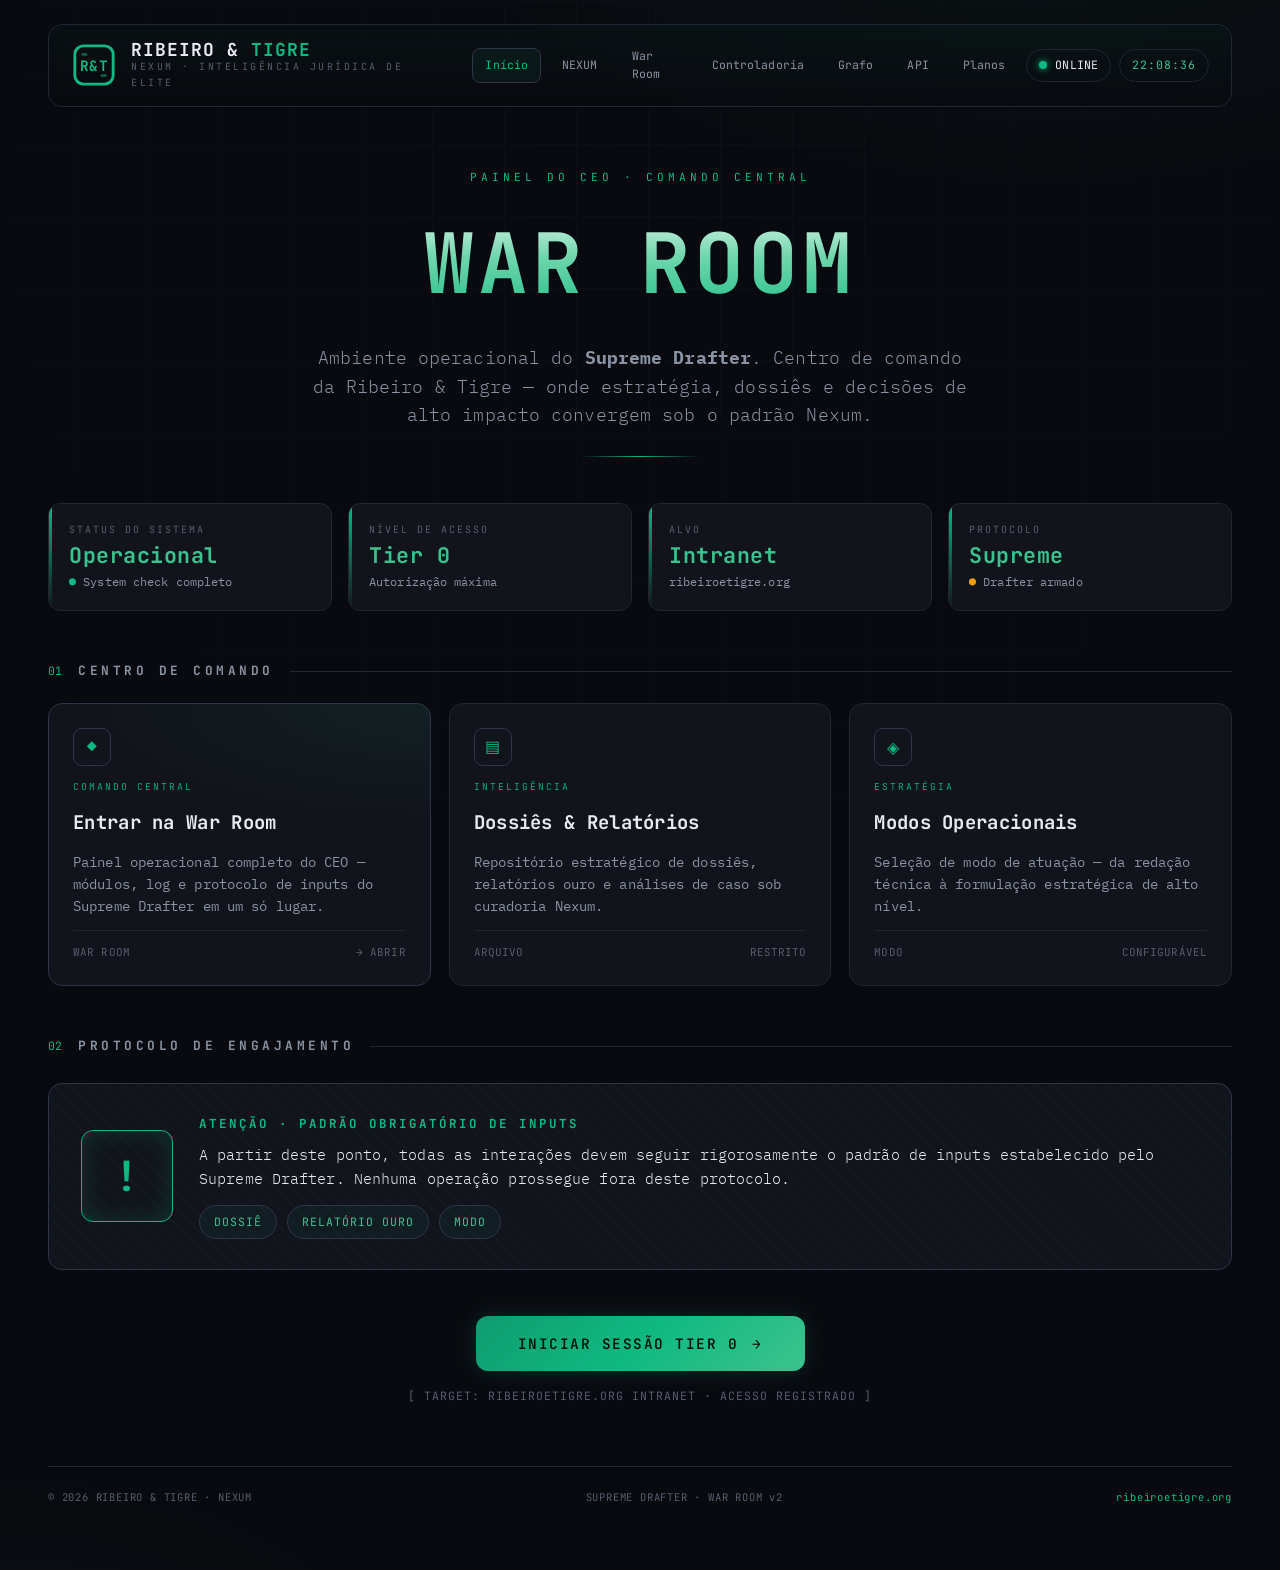
==== index.html @ f665a423 "Site institucional NEXUM by Tigre Arquivos estáticos do site, sem código da engine e sem dados de pr" ====
<!DOCTYPE html>
<html lang="pt-BR">
<head>
    <meta charset="UTF-8">
    <meta name="viewport" content="width=device-width, initial-scale=1.0">
    <title>War Room · Painel do CEO | Ribeiro &amp; Tigre — Nexum</title>
    <meta name="description" content="War Room — Painel operacional do CEO. Ribeiro & Tigre · Nexum. Protocolo Supreme Drafter.">
    <meta name="theme-color" content="#090A0F">
    <meta property="og:title" content="War Room · Ribeiro & Tigre — Nexum">
    <meta property="og:description" content="Centro de comando do Supreme Drafter. Inteligência jurídica de elite sob o padrão Nexum.">
    <meta property="og:type" content="website">
    <meta property="og:url" content="https://war.ribeiroetigre.org/">
    <link rel="canonical" href="https://war.ribeiroetigre.org/">
    <link rel="icon" href="data:image/svg+xml,%3Csvg%20xmlns='http://www.w3.org/2000/svg'%20viewBox='0%200%2048%2048'%3E%3Crect%20width='48'%20height='48'%20rx='10'%20fill='%23090A0F'/%3E%3Ctext%20x='24'%20y='32'%20font-family='Georgia,serif'%20font-size='18'%20font-weight='700'%20fill='%2310B981'%20text-anchor='middle'%3ER%26T%3C/text%3E%3C/svg%3E">
    <link rel="preconnect" href="https://fonts.googleapis.com">
    <link rel="preconnect" href="https://fonts.gstatic.com" crossorigin>
    <link href="https://fonts.googleapis.com/css2?family=JetBrains+Mono:wght@400;500;700&family=IBM+Plex+Mono:wght@300;400;500;600&family=Fira+Code:wght@400;500&display=swap" rel="stylesheet">
    <link rel="stylesheet" href="assets/styles.css">
    <style>
        .hero { margin-top: 44px; text-align: center; padding: 18px 0 8px; }
        .hero h1 { font-size: clamp(2.8rem, 7vw, 5.2rem); letter-spacing: 4px; margin: 10px 0 6px; }
        .hero .tagline { font-weight: 300; font-size: clamp(0.95rem, 2vw, 1.12rem); color: var(--text-dim); max-width: 660px; margin: 14px auto 0; }
        .status-strip { margin-top: 38px; }
        .grid { display: grid; grid-template-columns: repeat(3, 1fr); gap: 18px; }
        @media (max-width: 920px) { .grid { grid-template-columns: 1fr; } }
        /* Protocol */
        .protocol { margin-top: 26px; border: 1px solid var(--line-strong); border-radius: var(--radius); padding: 30px 32px;
            background: repeating-linear-gradient(45deg, rgba(16,185,129,0.03) 0, rgba(16,185,129,0.03) 2px, transparent 2px, transparent 12px), var(--bg-elev);
            display: grid; grid-template-columns: auto 1fr; gap: 26px; align-items: center; }
        .protocol .badge { font-family: var(--serif); font-size: 2.6rem; font-weight: 700; color: var(--gold); border: 1.5px solid var(--gold); border-radius: 12px; width: 92px; height: 92px; display: grid; place-items: center; box-shadow: inset 0 0 24px rgba(16,185,129,0.2); }
        .protocol h3 { font-family: var(--mono); font-size: 0.78rem; letter-spacing: 3px; text-transform: uppercase; color: var(--gold); margin-bottom: 8px; }
        .protocol p { color: var(--text); font-weight: 300; font-size: 0.96rem; }
        .protocol .inputs { margin-top: 14px; display: flex; flex-wrap: wrap; gap: 10px; }
        .protocol .chip { font-family: var(--mono); font-size: 0.72rem; letter-spacing: 1px; padding: 7px 14px; border: 1px solid var(--line-strong); border-radius: 999px; color: var(--gold-soft); background: rgba(16,185,129,0.05); }
        @media (max-width: 920px) { .protocol { grid-template-columns: 1fr; text-align: center; justify-items: center; } }
        .cta-wrap { margin-top: 46px; text-align: center; }
        .cta-note { margin-top: 16px; font-family: var(--mono); font-size: 0.72rem; letter-spacing: 1px; color: var(--text-faint); }
    </style>
</head>
<body>
    <div class="shell">

        <!-- TOP BAR -->
        <header class="topbar reveal">
            <a class="brand" href="index.html" style="text-decoration:none;color:inherit;">
                <svg class="crest" viewBox="0 0 48 48" role="img" aria-label="Brasão Ribeiro & Tigre">
                    <rect class="frame" x="4" y="4" width="40" height="40" rx="9"/>
                    <line class="stripe" x1="11" y1="13" x2="17" y2="13"/>
                    <line class="stripe" x1="31" y1="35" x2="37" y2="35"/>
                    <text class="mono" x="24" y="30" font-size="15" text-anchor="middle">R&amp;T</text>
                </svg>
                <div>
                    <div class="brand-name">RIBEIRO &amp; <b>TIGRE</b></div>
                    <div class="brand-sub">Nexum · Inteligência Jurídica de Elite</div>
                </div>
            </a>
            <nav class="nav" aria-label="Navegação principal">
                <a href="index.html" class="active">Início</a>
                <a href="nexum.html">NEXUM</a>
                <a href="war-room.html">War Room</a>
                <a href="controladoria.html">Controladoria</a>
                <a href="grafo.html">Grafo</a>
                <a href="api.html">API</a>
                <a href="planos.html">Planos</a>
                <span class="pill hide-sm"><span class="dot"></span> ONLINE</span>
                <span id="clock" class="pill">--:--:--</span>
            </nav>
        </header>

        <!-- HERO -->
        <section class="hero">
            <div class="eyebrow reveal d1">Painel do CEO · Comando Central</div>
            <h1 class="gold-title reveal d1">War Room</h1>
            <p class="tagline reveal d2">
                Ambiente operacional do <strong>Supreme Drafter</strong>. Centro de comando da Ribeiro &amp; Tigre — onde estratégia, dossiês e decisões de alto impacto convergem sob o padrão Nexum.
            </p>
            <div class="rule reveal d2"></div>
        </section>

        <!-- STATUS STRIP -->
        <section class="status-strip reveal d3" aria-label="Status operacional">
            <div class="stat">
                <div class="label">Status do Sistema</div>
                <div class="value">Operacional</div>
                <div class="sub"><b class="ok">●</b> System check completo</div>
            </div>
            <div class="stat">
                <div class="label">Nível de Acesso</div>
                <div class="value">Tier 0</div>
                <div class="sub">Autorização máxima</div>
            </div>
            <div class="stat">
                <div class="label">Alvo</div>
                <div class="value">Intranet</div>
                <div class="sub">ribeiroetigre.org</div>
            </div>
            <div class="stat">
                <div class="label">Protocolo</div>
                <div class="value">Supreme</div>
                <div class="sub"><b class="warn">●</b> Drafter armado</div>
            </div>
        </section>

        <!-- COMMAND CENTER -->
        <div class="section-head reveal">
            <span class="idx">01</span>
            <h2>Centro de Comando</h2>
            <span class="line"></span>
        </div>

        <section class="grid">
            <a class="card featured reveal" href="war-room.html">
                <div class="ico">◆</div>
                <span class="tag">Comando Central</span>
                <h3>Entrar na War Room</h3>
                <p>Painel operacional completo do CEO — módulos, log e protocolo de inputs do Supreme Drafter em um só lugar.</p>
                <div class="meta"><span>WAR ROOM</span><span>→ ABRIR</span></div>
            </a>
            <article class="card reveal d1">
                <div class="ico">▤</div>
                <span class="tag">Inteligência</span>
                <h3>Dossiês &amp; Relatórios</h3>
                <p>Repositório estratégico de dossiês, relatórios ouro e análises de caso sob curadoria Nexum.</p>
                <div class="meta"><span>ARQUIVO</span><span>RESTRITO</span></div>
            </article>
            <article class="card reveal d2">
                <div class="ico">◈</div>
                <span class="tag">Estratégia</span>
                <h3>Modos Operacionais</h3>
                <p>Seleção de modo de atuação — da redação técnica à formulação estratégica de alto nível.</p>
                <div class="meta"><span>MODO</span><span>CONFIGURÁVEL</span></div>
            </article>
        </section>

        <!-- PROTOCOL -->
        <div class="section-head reveal">
            <span class="idx">02</span>
            <h2>Protocolo de Engajamento</h2>
            <span class="line"></span>
        </div>

        <section class="protocol reveal">
            <div class="badge">!</div>
            <div>
                <h3>Atenção · Padrão Obrigatório de Inputs</h3>
                <p>A partir deste ponto, todas as interações devem seguir rigorosamente o padrão de inputs estabelecido pelo Supreme Drafter. Nenhuma operação prossegue fora deste protocolo.</p>
                <div class="inputs">
                    <span class="chip">DOSSIÊ</span>
                    <span class="chip">RELATÓRIO OURO</span>
                    <span class="chip">MODO</span>
                </div>
            </div>
        </section>

        <!-- CTA -->
        <div class="cta-wrap reveal">
            <a href="https://notebooklm.google.com/notebook/6a9d47db-b418-48f8-bcbc-8c688b940310" class="btn-iniciar">
                Iniciar Sessão Tier 0 <span class="arrow">→</span>
            </a>
            <div class="cta-note">[ TARGET: RIBEIROETIGRE.ORG INTRANET · ACESSO REGISTRADO ]</div>
        </div>

        <!-- FOOTER -->
        <footer>
            <span>© <span id="year">2026</span> RIBEIRO &amp; TIGRE · NEXUM</span>
            <span>SUPREME DRAFTER · WAR ROOM v2</span>
            <span><a href="https://www.ribeiroetigre.org/">ribeiroetigre.org</a></span>
        </footer>

    </div>

    <script src="assets/app.js"></script>
</body>
</html>
---- assets/styles.css ----
/* ============================================================
   RIBEIRO & TIGRE · NEXUM — Supreme Drafter
   Shared design system  ·  styles.css
   V18 · Paradigma do Design Científico (60-30-10 · Gestalt)
   ============================================================ */

:root {
    /* ---- 60% Dominante (fundo) ---- */
    --bg-deep: #050609;
    --bg:      #090A0F;          /* preto profundo de baixa reflectância */
    --bg-elev: #12141C;          /* containers */
    --bg-card: rgba(18, 20, 28, 0.72);

    /* ---- 30% Estrutural (containers e bordas) ---- */
    --line:        #222533;      /* divisórias */
    --line-strong: #303449;

    /* ---- 10% Accents (sinalizadores de precisão) ---- */
    --mint:    #10B981;          /* conformidade / validado */
    --amber:   #F59E0B;          /* prazos / staging */
    --crimson: #EF4444;          /* nulidades críticas */

    /* Compat: tokens antigos remapeados para a paleta V18 (accent = menta) */
    --gold:        #10B981;
    --gold-soft:   #3CC28E;
    --gold-bright: #6FD6AC;
    --gold-deep:   #0e9c6e;
    --gold-dim:    rgba(16, 185, 129, 0.12);
    --green:       #10B981;

    /* ---- Texto ---- */
    --text:       #E8ECF2;
    --text-dim:   #8A93A3;
    --text-faint: #555E6E;

    /* ---- Tipografia (mono · controle estrito de glifos) ---- */
    --serif: 'JetBrains Mono', 'IBM Plex Mono', monospace;   /* display */
    --sans:  'IBM Plex Mono', ui-monospace, 'JetBrains Mono', monospace;
    --mono:  'JetBrains Mono', 'Fira Code', monospace;

    /* ---- Tokens ---- */
    --radius:    14px;
    --radius-sm: 9px;
    --shadow:    0 18px 44px rgba(0,0,0,0.55);
    --ease:      cubic-bezier(0.22, 1, 0.36, 1);
}

* { box-sizing: border-box; margin: 0; padding: 0; }
html { scroll-behavior: smooth; }

body {
    background:
        radial-gradient(1100px 640px at 82% -12%, rgba(16,185,129,0.05), transparent 60%),
        radial-gradient(820px 540px at 0% 112%, rgba(16,185,129,0.03), transparent 55%),
        var(--bg);
    color: var(--text);
    font-family: var(--sans);
    min-height: 100vh;
    line-height: 1.6;
    font-size: 15px;
    -webkit-font-smoothing: antialiased;
    overflow-x: hidden;
    letter-spacing: 0.1px;
}

/* Grade estrutural sóbria (silêncio visual · reduz carga estranha) */
body::before {
    content: "";
    position: fixed; inset: 0;
    background-image:
        linear-gradient(var(--line) 1px, transparent 1px),
        linear-gradient(90deg, var(--line) 1px, transparent 1px);
    background-size: 72px 72px;
    opacity: 0.22;
    pointer-events: none; z-index: 0;
    mask-image: radial-gradient(circle at 50% 22%, #000 0%, transparent 86%);
}

.shell { position: relative; z-index: 2; max-width: 1240px; margin: 0 auto; padding: 24px 28px 64px; }

/* Selection / focus */
::selection { background: var(--gold-dim); color: var(--gold-bright); }
a:focus-visible, button:focus-visible {
    outline: 2px solid var(--mint);
    outline-offset: 3px;
    border-radius: 6px;
}

/* ---------- Logo / Crest ---------- */
.crest { width: 46px; height: 46px; display: block; flex-shrink: 0; }
.crest .frame { fill: none; stroke: var(--mint); stroke-width: 3; }
.crest .mono  { fill: var(--mint); font-family: var(--serif); font-weight: 700; }
.crest .stripe { stroke: var(--mint); stroke-width: 2.4; opacity: 0.55; }

/* ---------- Top Bar ---------- */
.topbar {
    display: flex; align-items: center; justify-content: space-between; gap: 24px;
    padding: 14px 22px;
    border: 1px solid var(--line); border-radius: var(--radius);
    background: linear-gradient(180deg, rgba(16,185,129,0.04), rgba(9,10,15,0.55));
    backdrop-filter: blur(8px);
}
.brand { display: flex; align-items: center; gap: 14px; }
.brand-name { font-family: var(--serif); font-size: 1.12rem; font-weight: 700; letter-spacing: 1px; line-height: 1.1; }
.brand-name b { color: var(--mint); font-weight: 700; }
.brand-sub { font-family: var(--mono); font-size: 0.62rem; letter-spacing: 2.5px; text-transform: uppercase; color: var(--text-faint); }

.topbar-meta { display: flex; align-items: center; gap: 14px; font-family: var(--mono); font-size: 0.72rem; color: var(--text-dim); }
.pill { display: inline-flex; align-items: center; gap: 8px; padding: 6px 12px; border: 1px solid var(--line); border-radius: 999px; }

/* Nav */
.nav { display: flex; align-items: center; gap: 8px; font-family: var(--mono); font-size: 0.72rem; }
.nav a { color: var(--text-dim); text-decoration: none; padding: 7px 12px; border-radius: 8px; border: 1px solid transparent; transition: .2s var(--ease); }
.nav a:hover { color: var(--mint); border-color: var(--line); }
.nav a.active { color: var(--mint); border-color: var(--line-strong); background: rgba(16,185,129,0.06); }

.dot { width: 8px; height: 8px; border-radius: 50%; background: var(--mint); box-shadow: 0 0 7px var(--mint); animation: pulse 2.2s ease-in-out infinite; display: inline-block; }
@keyframes pulse { 0%,100%{opacity:1} 50%{opacity:.35} }
#clock { color: var(--gold-soft); letter-spacing: 1px; }

/* ---------- Headings ---------- */
.eyebrow { font-family: var(--mono); font-size: 0.7rem; letter-spacing: 4px; text-transform: uppercase; color: var(--mint); opacity: 0.9; }
.gold-title {
    font-family: var(--serif); font-weight: 700; text-transform: uppercase; letter-spacing: 1px;
    background: linear-gradient(180deg, #fff 0%, var(--gold-bright) 45%, var(--mint) 100%);
    -webkit-background-clip: text; background-clip: text; -webkit-text-fill-color: transparent;
}
.rule { width: 120px; height: 1px; margin: 26px auto 0; background: linear-gradient(90deg, transparent, var(--mint), transparent); }

.section-head { margin: 50px 0 22px; display: flex; align-items: center; gap: 16px; }
.section-head h2 { font-family: var(--mono); font-size: 0.8rem; letter-spacing: 3.5px; text-transform: uppercase; color: var(--text-dim); white-space: nowrap; }
.section-head .line { flex: 1; height: 1px; background: var(--line); }
.section-head .idx { font-family: var(--mono); font-size: 0.72rem; color: var(--mint); }

/* ---------- Status strip ---------- */
.status-strip { display: grid; grid-template-columns: repeat(4, 1fr); gap: 16px; }
.stat { border: 1px solid var(--line); border-radius: 12px; padding: 18px 20px; background: var(--bg-elev); position: relative; overflow: hidden; }
.stat::before { content: ""; position: absolute; left: 0; top: 0; bottom: 0; width: 3px; background: linear-gradient(180deg, var(--mint), transparent); }
.stat .label { font-family: var(--mono); font-size: 0.62rem; letter-spacing: 2px; text-transform: uppercase; color: var(--text-faint); }
.stat .value { font-family: var(--serif); font-size: 1.35rem; font-weight: 700; color: var(--gold-soft); margin-top: 7px; line-height: 1; letter-spacing: 0.5px; }
.stat .sub { font-size: 0.72rem; color: var(--text-dim); margin-top: 7px; }
.stat .sub b.ok { color: var(--mint); } .stat .sub b.warn { color: var(--amber); } .stat .sub b.crit { color: var(--crimson); }

/* ---------- Cards ---------- */
.card {
    border: 1px solid var(--line); border-radius: var(--radius); padding: 24px;
    background: var(--bg-elev);
    display: flex; flex-direction: column; gap: 13px;
    transition: transform .3s var(--ease), border-color .3s var(--ease), box-shadow .3s var(--ease);
    position: relative; text-decoration: none; color: inherit;
}
.card:hover { transform: translateY(-5px); border-color: var(--line-strong); box-shadow: var(--shadow), 0 0 0 1px var(--gold-dim); }
.card .tag { font-family: var(--mono); font-size: 0.6rem; letter-spacing: 2px; text-transform: uppercase; color: var(--mint); opacity: 0.9; }
.card h3 { font-family: var(--serif); font-size: 1.18rem; font-weight: 700; letter-spacing: 0.3px; }
.card p { font-size: 0.86rem; color: var(--text-dim); font-weight: 400; }
.card .meta { margin-top: auto; display: flex; align-items: center; justify-content: space-between; font-family: var(--mono); font-size: 0.68rem; color: var(--text-faint); padding-top: 13px; border-top: 1px solid var(--line); }
.card.featured { background: radial-gradient(560px 190px at 100% 0%, rgba(16,185,129,0.07), transparent 60%), var(--bg-elev); border-color: var(--line-strong); }
.ico { width: 38px; height: 38px; display: grid; place-items: center; border: 1px solid var(--line-strong); border-radius: 9px; color: var(--mint); font-size: 1rem; }

/* ---------- Buttons ---------- */
.btn-iniciar {
    display: inline-flex; align-items: center; gap: 14px; justify-content: center;
    background: linear-gradient(135deg, var(--gold-deep), var(--mint), var(--gold-soft));
    color: #04130d; border: none; padding: 16px 42px; border-radius: 12px;
    font-family: var(--mono); font-size: 0.9rem; font-weight: 600; letter-spacing: 1.5px; text-transform: uppercase;
    text-decoration: none; cursor: pointer;
    transition: transform .25s var(--ease), box-shadow .25s var(--ease);
    box-shadow: 0 0 20px rgba(16,185,129,0.20);
}
.btn-iniciar:hover { transform: translateY(-3px); box-shadow: 0 0 36px rgba(16,185,129,0.35); }
.btn-iniciar .arrow { transition: transform .25s var(--ease); }
.btn-iniciar:hover .arrow { transform: translateX(5px); }

/* ---------- Footer ---------- */
footer { margin-top: 60px; padding-top: 22px; border-top: 1px solid var(--line); display: flex; align-items: center; justify-content: space-between; flex-wrap: wrap; gap: 12px; font-family: var(--mono); font-size: 0.66rem; letter-spacing: 0.8px; color: var(--text-faint); }
footer a { color: var(--mint); text-decoration: none; } footer a:hover { color: var(--gold-soft); }

/* ---------- Entrance animation ---------- */
.reveal { opacity: 0; transform: translateY(18px); animation: reveal .7s var(--ease) forwards; }
.reveal.d1 { animation-delay: .06s; } .reveal.d2 { animation-delay: .14s; }
.reveal.d3 { animation-delay: .22s; } .reveal.d4 { animation-delay: .30s; }
.reveal.d5 { animation-delay: .38s; }
@keyframes reveal { to { opacity: 1; transform: none; } }

/* ---------- Responsive ---------- */
@media (max-width: 920px) {
    .status-strip { grid-template-columns: repeat(2, 1fr); }
    .topbar-meta .hide-sm { display: none; }
}
@media (max-width: 560px) {
    .shell { padding: 16px 16px 48px; }
    .topbar { flex-direction: column; align-items: flex-start; }
    .status-strip { grid-template-columns: 1fr; }
    .brand-sub { display: none; }
    .nav { flex-wrap: wrap; }
}

/* ---------- Reduced motion ---------- */
@media (prefers-reduced-motion: reduce) {
    *, *::before, *::after { animation: none !important; transition: none !important; scroll-behavior: auto !important; }
    .reveal { opacity: 1; transform: none; }
}
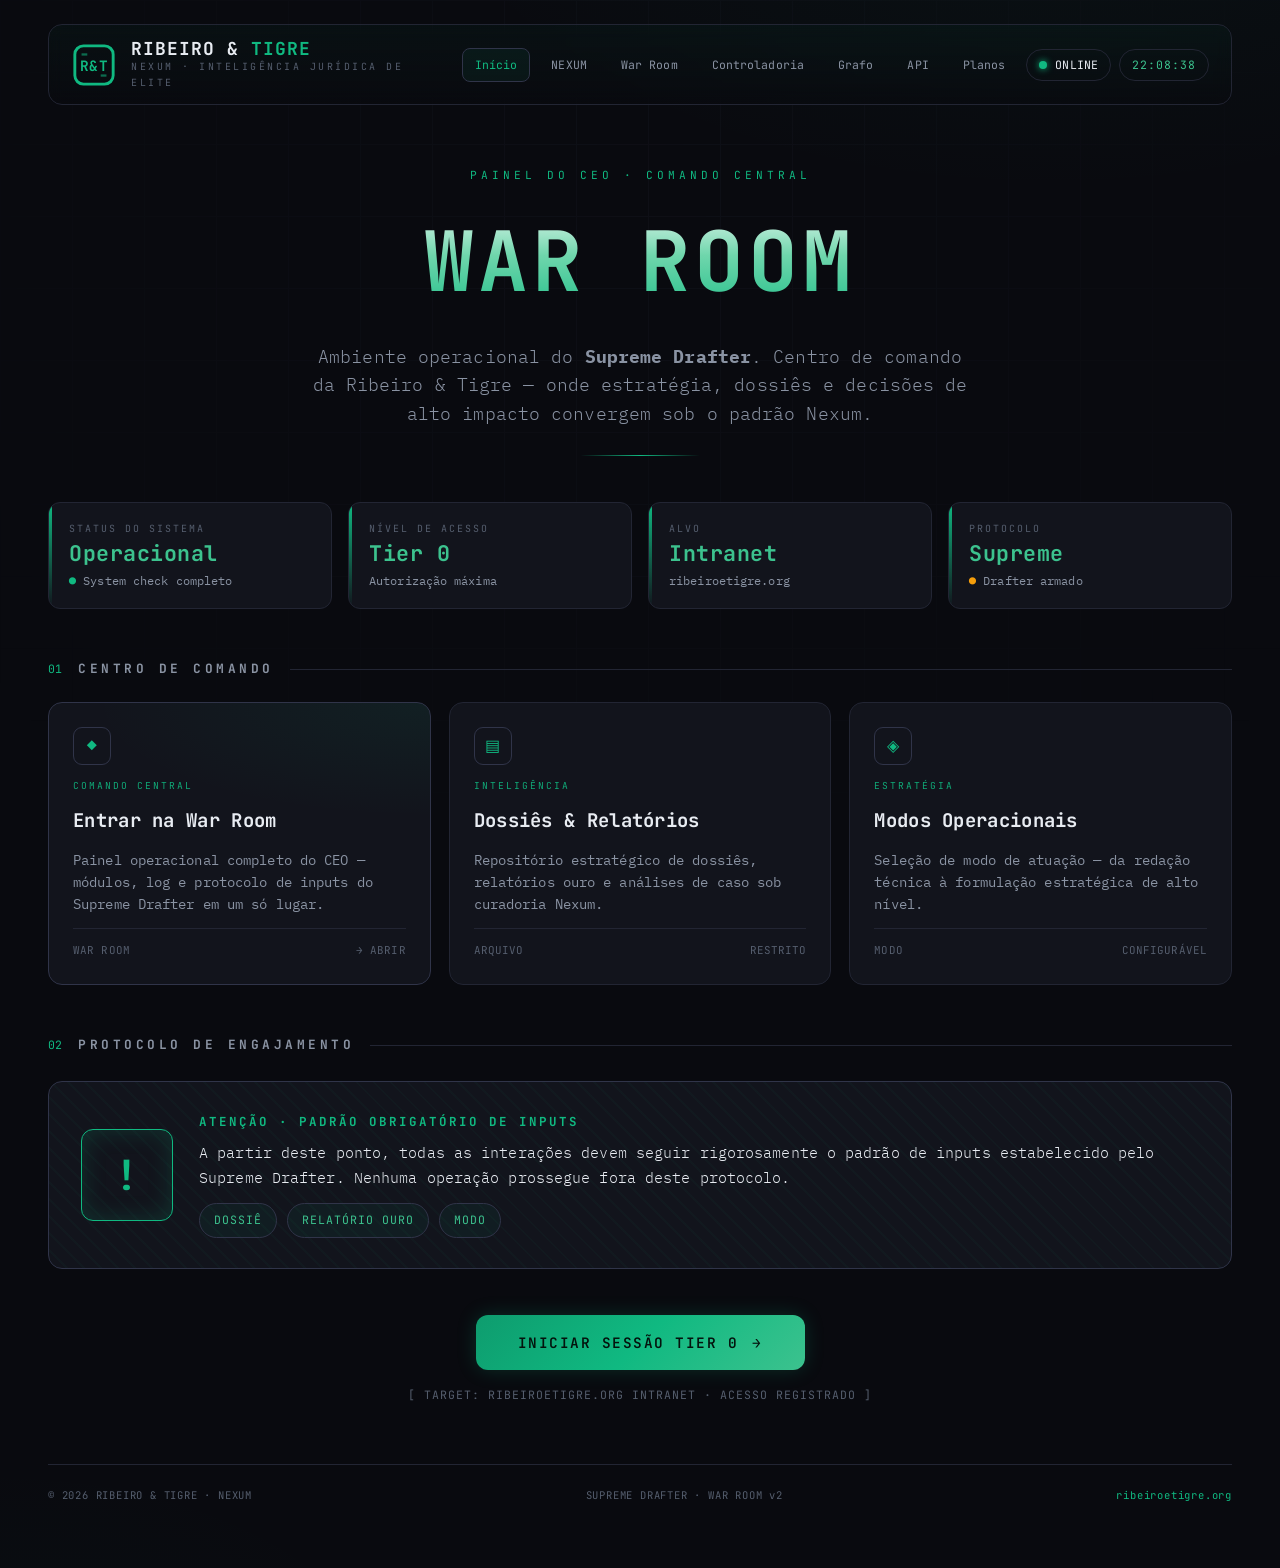
==== commit 956c00cb: "Vitrine: remove links públicos ao NotebookLM (index.html, war-room.html) Troca os 4 hrefs para https" ====
--- a/index.html
+++ b/index.html
@@ -154,7 +154,7 @@
 
         <!-- CTA -->
         <div class="cta-wrap reveal">
-            <a href="https://notebooklm.google.com/notebook/6a9d47db-b418-48f8-bcbc-8c688b940310" class="btn-iniciar">
+            <a href="https://www.ribeiroetigre.org/" class="btn-iniciar" rel="noopener">
                 Iniciar Sessão Tier 0 <span class="arrow">→</span>
             </a>
             <div class="cta-note">[ TARGET: RIBEIROETIGRE.ORG INTRANET · ACESSO REGISTRADO ]</div>
--- a/assets/styles.css
+++ b/assets/styles.css
@@ -100,8 +100,10 @@
     background: linear-gradient(180deg, rgba(16,185,129,0.04), rgba(9,10,15,0.55));
     backdrop-filter: blur(8px);
 }
-.brand { display: flex; align-items: center; gap: 14px; }
-.brand-name { font-family: var(--serif); font-size: 1.12rem; font-weight: 700; letter-spacing: 1px; line-height: 1.1; }
+/* A marca ocupa o que sobra da nav (até a largura natural, nome sempre inteiro):
+   a nav só quebra linha quando de fato não cabe ao lado dela. */
+.brand { display: flex; align-items: center; gap: 14px; flex: 1 1 0%; max-width: max-content; }
+.brand-name { font-family: var(--serif); font-size: 1.12rem; font-weight: 700; letter-spacing: 1px; line-height: 1.1; white-space: nowrap; }
 .brand-name b { color: var(--mint); font-weight: 700; }
 .brand-sub { font-family: var(--mono); font-size: 0.62rem; letter-spacing: 2.5px; text-transform: uppercase; color: var(--text-faint); }
 
@@ -109,7 +111,8 @@
 .pill { display: inline-flex; align-items: center; gap: 8px; padding: 6px 12px; border: 1px solid var(--line); border-radius: 999px; }
 
 /* Nav */
-.nav { display: flex; align-items: center; gap: 8px; font-family: var(--mono); font-size: 0.72rem; }
+/* wrap: sem ele a nav não encolhe e o overflow-x:hidden do body corta os últimos links */
+.nav { display: flex; flex-wrap: wrap; justify-content: flex-end; align-items: center; gap: 8px; font-family: var(--mono); font-size: 0.72rem; }
 .nav a { color: var(--text-dim); text-decoration: none; padding: 7px 12px; border-radius: 8px; border: 1px solid transparent; transition: .2s var(--ease); }
 .nav a:hover { color: var(--mint); border-color: var(--line); }
 .nav a.active { color: var(--mint); border-color: var(--line-strong); background: rgba(16,185,129,0.06); }
@@ -185,14 +188,18 @@
 /* ---------- Responsive ---------- */
 @media (max-width: 920px) {
     .status-strip { grid-template-columns: repeat(2, 1fr); }
-    .topbar-meta .hide-sm { display: none; }
+    .hide-sm { display: none; }
+}
+@media (max-width: 760px) {
+    .topbar { flex-direction: column; align-items: flex-start; }
+    .brand { flex: none; }
+    .brand-name { white-space: normal; }
+    .nav { justify-content: flex-start; }
 }
 @media (max-width: 560px) {
     .shell { padding: 16px 16px 48px; }
-    .topbar { flex-direction: column; align-items: flex-start; }
     .status-strip { grid-template-columns: 1fr; }
     .brand-sub { display: none; }
-    .nav { flex-wrap: wrap; }
 }
 
 /* ---------- Reduced motion ---------- */
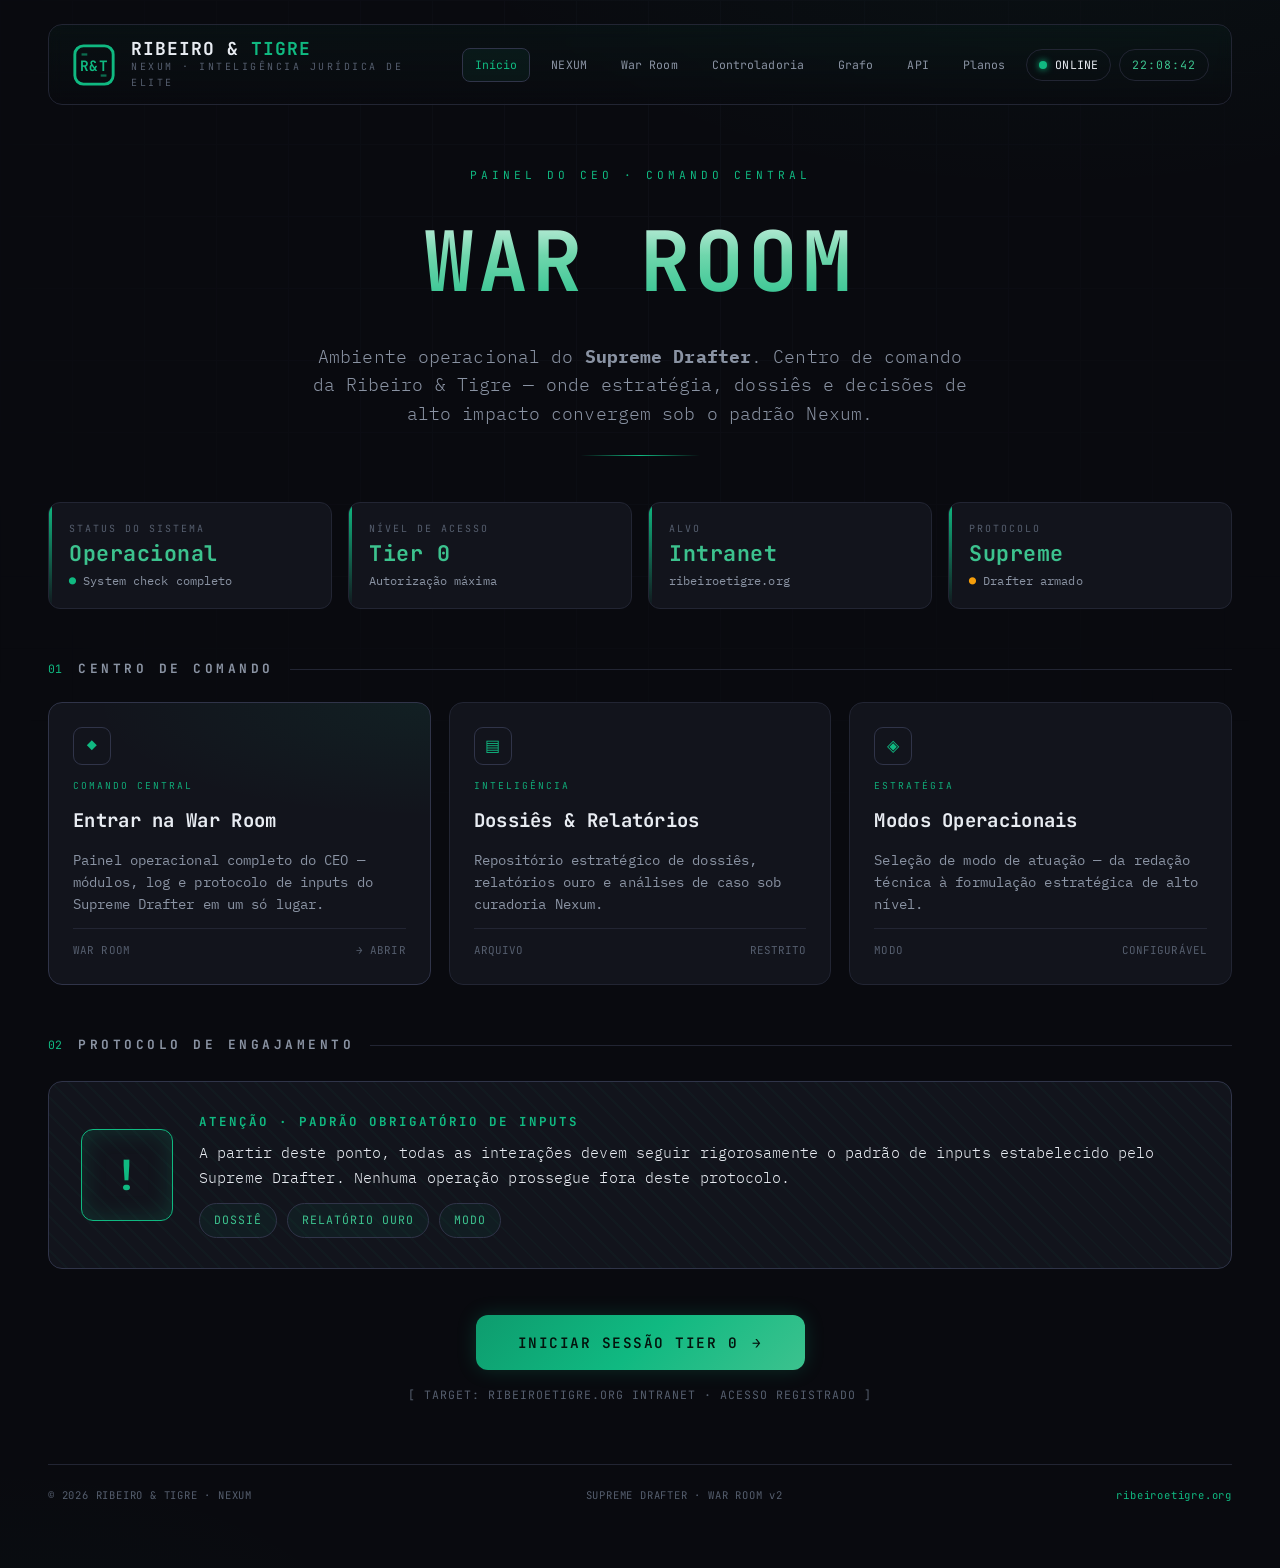
==== commit db084992: "Vitrine: usar o ápice ribeiroetigre.org nos links (www não tem registro DNS) www.ribeiroetigre.org r" ====
--- a/index.html
+++ b/index.html
@@ -154,7 +154,7 @@
 
         <!-- CTA -->
         <div class="cta-wrap reveal">
-            <a href="https://www.ribeiroetigre.org/" class="btn-iniciar" rel="noopener">
+            <a href="https://ribeiroetigre.org/" class="btn-iniciar" rel="noopener">
                 Iniciar Sessão Tier 0 <span class="arrow">→</span>
             </a>
             <div class="cta-note">[ TARGET: RIBEIROETIGRE.ORG INTRANET · ACESSO REGISTRADO ]</div>
@@ -164,7 +164,7 @@
         <footer>
             <span>© <span id="year">2026</span> RIBEIRO &amp; TIGRE · NEXUM</span>
             <span>SUPREME DRAFTER · WAR ROOM v2</span>
-            <span><a href="https://www.ribeiroetigre.org/">ribeiroetigre.org</a></span>
+            <span><a href="https://ribeiroetigre.org/">ribeiroetigre.org</a></span>
         </footer>
 
     </div>
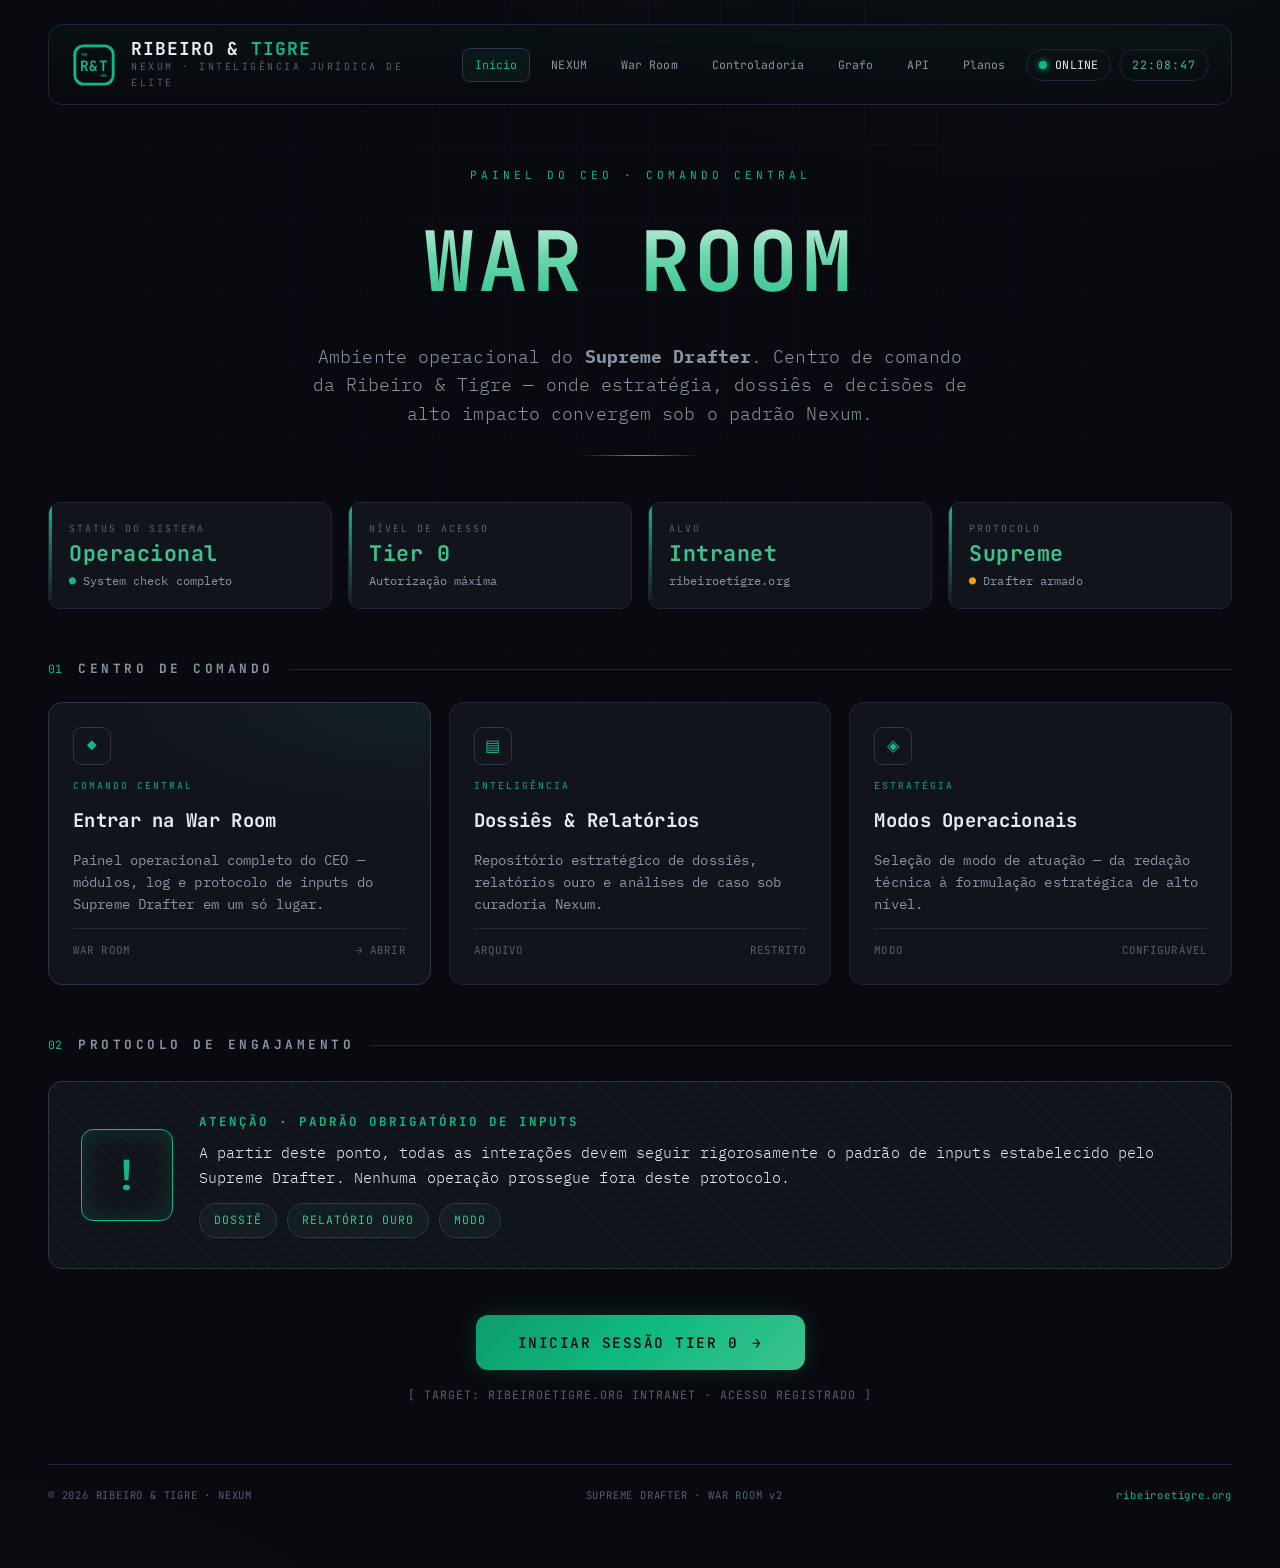
==== commit d2b80342: "Cutover: ribeiroetigre.org (ápice) passa a ser o domínio canônico da vitrine - CNAME na raiz para o " ====
--- a/index.html
+++ b/index.html
@@ -9,8 +9,8 @@
     <meta property="og:title" content="War Room · Ribeiro & Tigre — Nexum">
     <meta property="og:description" content="Centro de comando do Supreme Drafter. Inteligência jurídica de elite sob o padrão Nexum.">
     <meta property="og:type" content="website">
-    <meta property="og:url" content="https://war.ribeiroetigre.org/">
-    <link rel="canonical" href="https://war.ribeiroetigre.org/">
+    <meta property="og:url" content="https://ribeiroetigre.org/">
+    <link rel="canonical" href="https://ribeiroetigre.org/">
     <link rel="icon" href="data:image/svg+xml,%3Csvg%20xmlns='http://www.w3.org/2000/svg'%20viewBox='0%200%2048%2048'%3E%3Crect%20width='48'%20height='48'%20rx='10'%20fill='%23090A0F'/%3E%3Ctext%20x='24'%20y='32'%20font-family='Georgia,serif'%20font-size='18'%20font-weight='700'%20fill='%2310B981'%20text-anchor='middle'%3ER%26T%3C/text%3E%3C/svg%3E">
     <link rel="preconnect" href="https://fonts.googleapis.com">
     <link rel="preconnect" href="https://fonts.gstatic.com" crossorigin>
@@ -154,7 +154,7 @@
 
         <!-- CTA -->
         <div class="cta-wrap reveal">
-            <a href="https://ribeiroetigre.org/" class="btn-iniciar" rel="noopener">
+            <a href="mailto:contato@ribeiroetigre.adv.br?subject=Acesso%20Sess%C3%A3o%20Tier%200" class="btn-iniciar" rel="noopener">
                 Iniciar Sessão Tier 0 <span class="arrow">→</span>
             </a>
             <div class="cta-note">[ TARGET: RIBEIROETIGRE.ORG INTRANET · ACESSO REGISTRADO ]</div>
